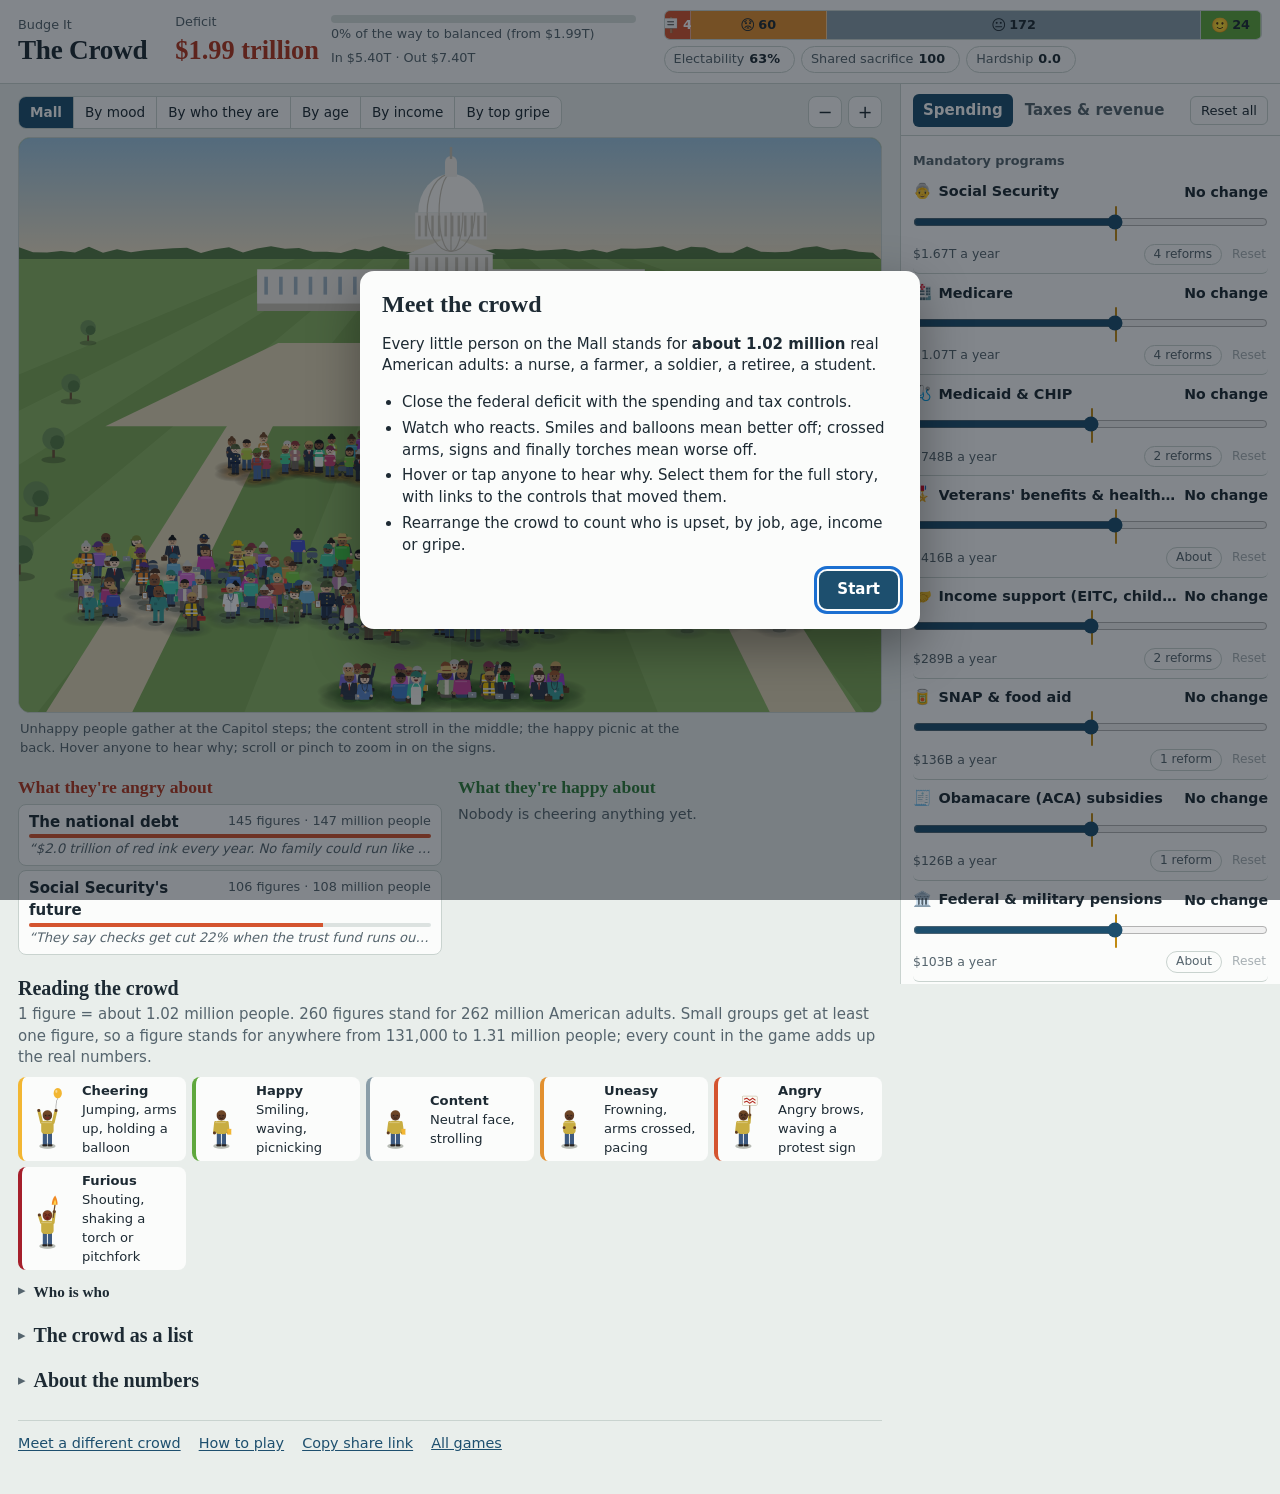
==== games/crowd/index.html @ 7e524de2 "Add The Crowd: 260 simulated Americans react to the budget on the Mall Each figure stands for real p" ====
<!DOCTYPE html>
<html lang="en">
<head>
  <meta charset="utf-8">
  <meta name="viewport" content="width=device-width, initial-scale=1">
  <title>The Crowd - Budge It</title>
  <meta name="description" content="Balance the US federal budget and watch a crowd of Americans react on the National Mall.">
  <meta name="color-scheme" content="light dark">
  <link rel="icon" href="data:image/svg+xml,%3Csvg xmlns='http://www.w3.org/2000/svg' viewBox='0 0 32 32'%3E%3Ccircle cx='16' cy='16' r='15' fill='%231d3b52'/%3E%3Ccircle cx='11' cy='13' r='4' fill='%23f2b632'/%3E%3Ccircle cx='21' cy='13' r='4' fill='%23d4542f'/%3E%3Crect x='7' y='18' width='8' height='9' rx='3' fill='%23f2b632'/%3E%3Crect x='17' y='18' width='8' height='9' rx='3' fill='%23d4542f'/%3E%3C/svg%3E">
  <link rel="stylesheet" href="style.css">
</head>
<body>
  <a class="skip" href="#crowdList">Skip to the crowd as a list</a>
  <div id="errorPanel" class="error-panel" role="alert" hidden></div>

  <div id="app" class="app" hidden>
    <header class="topbar">
      <div class="brand">
        <a class="home" href="../../index.html" aria-label="Budge It: all games">Budge It</a>
        <h1>The Crowd</h1>
      </div>

      <section class="score" aria-label="Budget">
        <div class="deficit">
          <span class="deficit-label" id="deficitLabel">Deficit</span>
          <span class="deficit-num" id="deficitNum" aria-live="polite">$0</span>
        </div>
        <div class="progress" role="progressbar" aria-labelledby="progressLabel" aria-valuemin="0" aria-valuemax="100" id="progress">
          <span class="progress-fill" id="progressFill"></span>
        </div>
        <p class="progress-label" id="progressLabel"></p>
        <p class="inout" id="inOut"></p>
      </section>

      <section class="mood" aria-label="How the crowd feels">
        <div class="moodbar" id="moodBar" role="group" aria-label="Figures per mood. Select a mood to highlight those figures."></div>
        <div class="lenses" id="lenses"></div>
      </section>
    </header>

    <div class="layout">
      <main class="main" id="main">
        <section class="stage" id="stage" aria-label="The crowd on the National Mall">
          <div class="stage-bar">
            <div class="seg" role="radiogroup" aria-label="Arrange the crowd" id="arrange"></div>
            <div class="stage-tools">
              <button type="button" class="tool" id="zoomOut" aria-label="Zoom out">&minus;</button>
              <button type="button" class="tool" id="zoomIn" aria-label="Zoom in">+</button>
              <button type="button" class="tool tool-text" id="clearHi" hidden>Show everyone</button>
            </div>
          </div>
          <div class="canvas-wrap" id="canvasWrap">
            <canvas id="crowd" role="img" aria-describedby="crowdCaption"></canvas>
            <p class="hilite-note" id="hiliteNote" hidden></p>
            <div class="win-banner" id="winBanner" hidden>
              <span>Balanced.</span>
              <button type="button" id="openReport">Read the crowd report</button>
            </div>
          </div>
          <p class="caption" id="crowdCaption"></p>
          <div class="sr-only" aria-live="polite" id="reactLive"></div>
        </section>

        <section class="boards" aria-label="Leaderboards">
          <div class="board">
            <h2>What they're angry about</h2>
            <ol class="board-list" id="grievances"></ol>
          </div>
          <div class="board">
            <h2>What they're happy about</h2>
            <ol class="board-list" id="cheers"></ol>
          </div>
        </section>

        <section class="legend" aria-labelledby="legendTitle">
          <h2 id="legendTitle">Reading the crowd</h2>
          <p id="legendScale"></p>
          <ul class="legend-poses" id="legendPoses"></ul>
        </section>

        <section class="listview" aria-labelledby="listTitle">
          <details id="crowdListWrap">
            <summary><h2 id="listTitle">The crowd as a list</h2></summary>
            <p class="muted">Every figure, grouped the way the crowd is arranged, with what is on their mind. Select anyone for their full story.</p>
            <div id="crowdList" tabindex="-1"></div>
          </details>
        </section>

        <section class="about" aria-labelledby="aboutTitle">
          <details>
            <summary><h2 id="aboutTitle">About the numbers</h2></summary>
            <div id="about"></div>
          </details>
        </section>

        <footer class="pagefoot">
          <button type="button" class="link-btn" id="newCrowd">Meet a different crowd</button>
          <button type="button" class="link-btn" id="showIntro">How to play</button>
          <button type="button" class="link-btn" id="share">Copy share link</button>
          <a href="../../index.html">All games</a>
        </footer>
      </main>

      <aside class="panel" id="panel" aria-label="Budget controls">
        <button type="button" class="sheet-handle" id="sheetHandle" aria-expanded="false" aria-controls="panelBody">
          <span class="sheet-grip" aria-hidden="true"></span>
          <span class="sheet-title">Change the budget</span>
          <span class="sheet-deficit" id="sheetDeficit"></span>
        </button>
        <div class="panel-body" id="panelBody">
          <div class="panel-head">
            <div class="tabs" role="tablist" aria-label="Controls">
              <button type="button" role="tab" id="tabSpend" aria-controls="spendPane" aria-selected="true">Spending</button>
              <button type="button" role="tab" id="tabRev" aria-controls="revPane" aria-selected="false">Taxes &amp; revenue</button>
            </div>
            <button type="button" class="reset-all" id="resetAll">Reset all</button>
          </div>
          <div class="pane" id="spendPane" role="tabpanel" aria-labelledby="tabSpend"></div>
          <div class="pane" id="revPane" role="tabpanel" aria-labelledby="tabRev" hidden></div>
        </div>
      </aside>
    </div>
  </div>

  <div class="card-layer" id="cardLayer" hidden>
    <div class="person-card" id="personCard" role="dialog" aria-modal="false" aria-labelledby="pcName" tabindex="-1"></div>
  </div>

  <dialog class="modal" id="introDialog" aria-labelledby="introTitle">
    <h2 id="introTitle">Meet the crowd</h2>
    <p>Every little person on the Mall stands for <strong id="introScale">a million</strong> real American adults: a nurse, a farmer, a soldier, a retiree, a student.</p>
    <ul>
      <li>Close the federal deficit with the spending and tax controls.</li>
      <li>Watch who reacts. Smiles and balloons mean better off; crossed arms, signs and finally torches mean worse off.</li>
      <li>Hover or tap anyone to hear why. Select them for the full story, with links to the controls that moved them.</li>
      <li>Rearrange the crowd to count who is upset, by job, age, income or gripe.</li>
    </ul>
    <form method="dialog"><button class="primary" value="ok">Start</button></form>
  </dialog>

  <dialog class="modal report" id="reportDialog" aria-labelledby="reportTitle">
    <div id="reportBody"></div>
    <form method="dialog"><button class="primary" value="ok">Back to the Mall</button></form>
  </dialog>

  <div class="toast" id="toast" role="status" hidden></div>

  <script src="../../shared/data.js"></script>
  <script src="../../shared/model.js"></script>
  <script src="people.js"></script>
  <script src="crowd-model.js"></script>
  <script src="crowd.js"></script>
</body>
</html>
---- games/crowd/style.css ----
/* The Crowd. Cool marble-and-lawn civic palette; the canvas crowd is the hero. */
:root {
  --paper: #e9eeeb;
  --card: #fbfcfb;
  --ink: #1d2a33;
  --muted: #55646d;
  --rule: #c9d3cf;
  --accent: #1d4f6e;
  --accent-ink: #ffffff;
  --good: #2f7d3a;
  --bad: #b3361f;
  --tick: #c08a12;
  --m0: #f2b632; --m1: #5fa83d; --m2: #8a9ea9; --m3: #e2902f; --m4: #d4542f; --m5: #a51f2b;
  --focus: #1b6fd1;
  --display: Rockwell, "Rockwell Nova", "Roboto Slab", "Bitter", "Zilla Slab", Georgia, serif;
  --body: "Segoe UI", system-ui, -apple-system, "Helvetica Neue", Arial, sans-serif;
  --hand: "Segoe Print", "Bradley Hand", "Comic Sans MS", cursive;
  --panel-w: 380px;
  color-scheme: light;
}
@media (prefers-color-scheme: dark) {
  :root {
    --paper: #0f1722;
    --card: #172231;
    --ink: #e7ecef;
    --muted: #9fb0ba;
    --rule: #2b3a4c;
    --accent: #7cc0e6;
    --accent-ink: #0d1824;
    --good: #7fd18a;
    --bad: #ff8a72;
    --tick: #f2c14e;
    --m0: #f4bf3f; --m1: #76bd52; --m2: #8ea4b3; --m3: #eba24a; --m4: #ec6a43; --m5: #d8363f;
    --focus: #8fc8ff;
    color-scheme: dark;
  }
}

* { box-sizing: border-box; }
[hidden] { display: none !important; }
html { -webkit-text-size-adjust: 100%; }
body {
  margin: 0;
  background: var(--paper);
  color: var(--ink);
  font: 15px/1.45 var(--body);
  overflow-x: hidden;
}
h1, h2, h3, h4 { font-family: var(--display); font-weight: 700; line-height: 1.15; margin: 0; }
h2 { font-size: 1.25rem; }
h3 { font-size: 1rem; }
a { color: var(--accent); }
button { font: inherit; color: inherit; }
:focus-visible { outline: 3px solid var(--focus); outline-offset: 2px; }
.muted { color: var(--muted); }
.sr-only { position: absolute; width: 1px; height: 1px; overflow: hidden; clip: rect(0 0 0 0); white-space: nowrap; }
.skip { position: absolute; left: -9999px; top: 0; background: var(--card); padding: 8px 12px; z-index: 100; }
.skip:focus { left: 8px; top: 8px; }
[data-tone="good"] { color: var(--good); }
[data-tone="bad"] { color: var(--bad); }

.error-panel { max-width: 640px; margin: 48px auto; padding: 24px; background: var(--card); border: 2px solid var(--bad); border-radius: 10px; }
.error-panel h1 { font-size: 1.5rem; margin-bottom: 8px; }

/* ---------------------------------------------------------------- top bar */

.topbar {
  display: grid;
  grid-template-columns: auto minmax(220px, 1fr) minmax(280px, 1.3fr);
  gap: 10px 28px;
  align-items: center;
  padding: 10px 18px;
  background: var(--card);
  border-bottom: 1px solid var(--rule);
}
.brand { display: flex; flex-direction: column; }
.home { font-size: 0.8rem; color: var(--muted); text-decoration: none; }
.home:hover { color: var(--accent); }
.brand h1 { font-size: 1.7rem; letter-spacing: -0.01em; }

.score { display: grid; grid-template-columns: auto 1fr; gap: 2px 12px; align-items: baseline; }
.deficit { display: flex; flex-direction: column; grid-row: span 3; }
.deficit-label { font-size: 0.8rem; color: var(--muted); }
.deficit-num { font-family: var(--display); font-size: 1.65rem; font-weight: 700; white-space: nowrap; font-variant-numeric: tabular-nums; }
.progress { height: 8px; border-radius: 4px; background: color-mix(in srgb, var(--rule) 70%, transparent); overflow: hidden; align-self: end; }
.progress-fill { display: block; height: 100%; width: 0; background: var(--good); transition: width 0.3s; }
.progress-label, .inout { margin: 0; font-size: 0.8rem; color: var(--muted); }

.mood { display: flex; flex-direction: column; gap: 6px; min-width: 0; }
.moodbar { display: flex; height: 30px; border-radius: 6px; overflow: hidden; border: 1px solid var(--rule); }
.mseg {
  flex: 1 1 0; min-width: 26px; border: 0; padding: 0 4px; cursor: pointer;
  display: flex; align-items: center; justify-content: center; gap: 3px;
  font-size: 0.8rem; font-weight: 700; color: #1d2a33; transition: flex-grow 0.35s;
  border-right: 1px solid rgba(255, 255, 255, 0.5);
}
.mseg[data-level="0"] { background: var(--m0); }
.mseg[data-level="1"] { background: var(--m1); }
.mseg[data-level="2"] { background: var(--m2); }
.mseg[data-level="3"] { background: var(--m3); }
.mseg[data-level="4"] { background: var(--m4); color: #fff; }
.mseg[data-level="5"] { background: var(--m5); color: #fff; }
.mseg[aria-pressed="true"] { box-shadow: inset 0 0 0 3px var(--ink); }
.mglyph { font-size: 0.9rem; }
.lenses { display: flex; gap: 6px; flex-wrap: wrap; }
.lens {
  position: relative; display: inline-flex; align-items: baseline; gap: 5px;
  padding: 3px 9px; border: 1px solid var(--rule); border-radius: 999px; background: transparent; cursor: help;
  font-size: 0.8rem;
}
.lens-name { color: var(--muted); }
.lens-val { font-weight: 700; font-variant-numeric: tabular-nums; }
.lens-was { color: var(--muted); font-size: 0.72rem; }
.lens-tip {
  display: none; position: absolute; z-index: 30; top: calc(100% + 6px); right: 0; width: 240px;
  padding: 8px 10px; background: var(--ink); color: var(--paper); border-radius: 6px; font-size: 0.8rem; line-height: 1.35; text-align: left;
}
.lens:hover .lens-tip, .lens:focus-visible .lens-tip, .lens[aria-expanded="true"] .lens-tip { display: block; }

/* ---------------------------------------------------------------- layout */

.layout { display: grid; grid-template-columns: minmax(0, 1fr) var(--panel-w); align-items: start; }
.main { min-width: 0; padding: 12px 18px 40px; }

.stage { position: relative; }
.stage-bar { display: flex; flex-wrap: wrap; gap: 8px; justify-content: space-between; align-items: center; margin-bottom: 8px; }
.seg { display: inline-flex; flex-wrap: wrap; border: 1px solid var(--rule); border-radius: 8px; overflow: hidden; background: var(--card); }
.seg button {
  border: 0; background: transparent; padding: 6px 11px; cursor: pointer; font-size: 0.85rem;
  border-right: 1px solid var(--rule);
}
.seg button:last-child { border-right: 0; }
.seg button[aria-checked="true"] { background: var(--accent); color: var(--accent-ink); font-weight: 600; }
.stage-tools { display: flex; gap: 6px; }
.tool {
  min-width: 34px; height: 32px; border: 1px solid var(--rule); border-radius: 8px; background: var(--card);
  cursor: pointer; font-size: 1.1rem; line-height: 1;
}
.tool-text { font-size: 0.85rem; padding: 0 10px; }
.canvas-wrap {
  position: relative; height: clamp(340px, 64vh, 700px); border-radius: 12px; overflow: hidden;
  border: 1px solid var(--rule); background: #8cb563;
}
@media (prefers-color-scheme: dark) { .canvas-wrap { background: #2a4630; } }
canvas#crowd { display: block; width: 100%; height: 100%; touch-action: pan-y; }
.hilite-note {
  position: absolute; left: 10px; bottom: 10px; margin: 0; padding: 4px 10px; border-radius: 6px;
  background: var(--ink); color: var(--paper); font-size: 0.8rem; pointer-events: none; max-width: calc(100% - 20px);
}
.win-banner {
  position: absolute; right: 10px; top: 10px; display: flex; align-items: center; gap: 10px;
  padding: 6px 8px 6px 14px; border-radius: 999px; background: var(--card); border: 2px solid var(--m0);
  font-family: var(--display); font-weight: 700;
}
.win-banner button { border: 0; border-radius: 999px; padding: 4px 12px; background: var(--accent); color: var(--accent-ink); cursor: pointer; font-family: var(--body); font-weight: 600; font-size: 0.85rem; }
.caption { margin: 6px 2px 0; font-size: 0.82rem; color: var(--muted); max-width: 80ch; }

/* ---------------------------------------------------------------- leaderboards */

.boards { display: grid; grid-template-columns: 1fr 1fr; gap: 16px; margin-top: 20px; }
.board h2 { font-size: 1.1rem; margin-bottom: 6px; }
.board:first-child h2 { color: var(--bad); }
.board:last-child h2 { color: var(--good); }
.board-list { list-style: none; margin: 0; padding: 0; display: grid; gap: 4px; }
.board-list .empty { color: var(--muted); font-size: 0.9rem; }
.brow {
  width: 100%; text-align: left; display: grid; grid-template-columns: 1fr auto; gap: 1px 10px;
  padding: 7px 10px; border: 1px solid var(--rule); border-radius: 8px; background: var(--card); cursor: pointer;
}
.brow:hover { border-color: var(--accent); }
.brow[aria-pressed="true"] { border-color: var(--ink); box-shadow: inset 0 0 0 1px var(--ink); }
.btopic { font-weight: 600; }
.bcount { font-size: 0.8rem; color: var(--muted); font-variant-numeric: tabular-nums; }
.bbar { grid-column: 1 / -1; height: 4px; background: color-mix(in srgb, var(--rule) 60%, transparent); border-radius: 2px; overflow: hidden; }
.bbar span { display: block; height: 100%; }
.board:first-child .bbar span { background: var(--m4); }
.board:last-child .bbar span { background: var(--m1); }
.bquote { grid-column: 1 / -1; font-size: 0.82rem; color: var(--muted); font-style: italic; overflow: hidden; text-overflow: ellipsis; white-space: nowrap; }

/* ---------------------------------------------------------------- legend, list, about */

.legend, .listview, .about { margin-top: 22px; }
.legend > p { margin: 4px 0 8px; color: var(--muted); }
.legend h3 { margin: 12px 0 6px; font-size: 0.95rem; }
.legend-poses, .legend-who { list-style: none; margin: 0; padding: 0; display: grid; gap: 6px; }
.legend-poses { grid-template-columns: repeat(auto-fill, minmax(150px, 1fr)); }
.legend-who { grid-template-columns: repeat(auto-fill, minmax(96px, 1fr)); }
.legend-poses li, .legend-who li { display: flex; align-items: center; gap: 8px; font-size: 0.82rem; padding: 4px 8px; background: var(--card); border-radius: 8px; border-left: 4px solid var(--m2); }
.legend-who li { flex-direction: column; text-align: center; border-left: 0; gap: 0; padding: 6px 4px; }
.legend-poses li[data-level="0"] { border-color: var(--m0); }
.legend-poses li[data-level="1"] { border-color: var(--m1); }
.legend-poses li[data-level="3"] { border-color: var(--m3); }
.legend-poses li[data-level="4"] { border-color: var(--m4); }
.legend-poses li[data-level="5"] { border-color: var(--m5); }
.legend-fig { width: 44px; height: 68px; flex: none; }
.legend-who .legend-fig { width: 48px; height: 68px; }
.who-wrap { margin-top: 10px; }
.who-wrap summary h3 { display: inline; margin: 0; }
.who-wrap .legend-who { margin-top: 6px; }

details > summary { cursor: pointer; list-style: none; display: flex; align-items: center; gap: 8px; }
details > summary::-webkit-details-marker { display: none; }
details > summary::before { content: "▸"; color: var(--muted); transition: transform 0.15s; }
details[open] > summary::before { transform: rotate(90deg); }
details > summary h2 { display: inline; }
.lgroup { margin-top: 14px; }
.lgroup h3 { font-size: 0.95rem; }
.lgroup p { margin: 2px 0 4px; font-size: 0.85rem; }
.lgroup ul { list-style: none; margin: 4px 0 0; padding: 0; display: grid; gap: 2px; }
.lperson {
  width: 100%; text-align: left; display: grid; grid-template-columns: 7.5em 1fr; gap: 0 10px;
  padding: 5px 8px; background: var(--card); border: 1px solid transparent; border-radius: 6px; cursor: pointer; font-size: 0.85rem;
}
.lperson:hover { border-color: var(--rule); }
.lmood { grid-row: span 2; font-weight: 600; }
.lwhy { color: var(--muted); }
.lmood[data-level="4"], .lmood[data-level="5"] { color: var(--bad); }
.lmood[data-level="0"], .lmood[data-level="1"] { color: var(--good); }
.about ul { padding-left: 20px; margin: 6px 0; }
.about li { margin: 3px 0; font-size: 0.9rem; }
.about h3 { margin-top: 12px; }
.pagefoot { margin-top: 28px; display: flex; flex-wrap: wrap; gap: 8px 18px; padding-top: 12px; border-top: 1px solid var(--rule); font-size: 0.9rem; }
.link-btn { background: none; border: 0; padding: 0; color: var(--accent); cursor: pointer; text-decoration: underline; text-underline-offset: 2px; }

/* ---------------------------------------------------------------- controls panel */

.panel {
  position: sticky; top: 0; height: 100vh; overflow: hidden;
  background: var(--card); border-left: 1px solid var(--rule); display: flex; flex-direction: column;
}
.sheet-handle { display: none; }
.panel-body { display: flex; flex-direction: column; min-height: 0; flex: 1; }
.panel-head { display: flex; align-items: center; justify-content: space-between; gap: 8px; padding: 10px 12px 8px; border-bottom: 1px solid var(--rule); }
.tabs { display: flex; gap: 2px; }
.tabs [role="tab"] { border: 0; background: transparent; padding: 6px 10px; border-radius: 6px; cursor: pointer; font-weight: 600; color: var(--muted); }
.tabs [aria-selected="true"] { background: var(--accent); color: var(--accent-ink); }
.reset-all { border: 1px solid var(--rule); background: transparent; border-radius: 6px; padding: 4px 10px; cursor: pointer; font-size: 0.82rem; }
.pane { overflow-y: auto; padding: 4px 12px 24px; flex: 1; overscroll-behavior: contain; }
.pane-group { font-size: 0.8rem; color: var(--muted); font-family: var(--body); font-weight: 600; margin: 14px 0 4px; }

.ctl { padding: 8px 0 8px; border-bottom: 1px solid var(--rule); scroll-margin: 80px; border-radius: 6px; }
.ctl.is-changed { box-shadow: inset 3px 0 0 var(--accent); padding-left: 8px; }
.row { display: flex; align-items: center; gap: 6px; min-width: 0; }
.row.head .name { flex: 1; min-width: 0; font-weight: 600; font-size: 0.9rem; overflow: hidden; text-overflow: ellipsis; white-space: nowrap; }
.icon { width: 1.3em; text-align: center; flex: none; }
.val { font-weight: 700; font-variant-numeric: tabular-nums; font-size: 0.88rem; white-space: nowrap; }
.foot { font-size: 0.78rem; color: var(--muted); flex-wrap: wrap; }
.row.foot { gap: 4px 8px; margin-top: 2px; }
.money { font-variant-numeric: tabular-nums; }
.eff { font-weight: 700; font-variant-numeric: tabular-nums; }
.more-btn {
  margin-left: auto; border: 1px solid var(--rule); background: transparent; border-radius: 999px;
  padding: 1px 9px; font-size: 0.76rem; cursor: pointer; display: inline-flex; gap: 5px; align-items: center;
}
.more-btn[aria-expanded="true"] { background: var(--paper); }
.badge { background: var(--accent); color: var(--accent-ink); border-radius: 999px; padding: 0 6px; font-size: 0.7rem; font-weight: 700; }
.mini-reset { border: 0; background: none; color: var(--accent); cursor: pointer; padding: 1px 2px; font-size: 0.76rem; text-decoration: underline; }
.mini-reset:disabled { color: var(--muted); opacity: 0.5; cursor: default; text-decoration: none; }
.more { margin-top: 6px; padding: 8px 10px; background: var(--paper); border-radius: 8px; font-size: 0.85rem; }
.more p { margin: 0 0 6px; }
.blurb { color: var(--ink); }
.story { font-style: italic; border-left: 3px solid var(--tick); padding-left: 8px; }
.story-off { color: var(--muted); }
.facts { margin: 0 0 6px; padding-left: 18px; color: var(--muted); }
.source { font-size: 0.75rem; color: var(--muted); }
.locked-note { color: var(--muted); }
.levers { display: grid; gap: 4px; margin-top: 4px; }
.lever { padding: 6px 8px; background: var(--card); border-radius: 6px; border: 1px solid var(--rule); scroll-margin: 80px; }
.lever.is-changed { border-color: var(--accent); }
.lever .name { flex: 1; min-width: 0; font-size: 0.84rem; }
.lever .info { margin-top: 6px; font-size: 0.82rem; }
.info-btn {
  flex: none; width: 20px; height: 20px; border-radius: 50%; border: 1px solid var(--rule); background: transparent;
  font: italic 700 0.72rem/1 Georgia, serif; cursor: pointer; padding: 0;
}
.info-btn[aria-expanded="true"] { background: var(--accent); color: var(--accent-ink); border-color: var(--accent); }
.law { white-space: nowrap; }
.yield { font-weight: 600; }

.range-wrap { position: relative; padding: 2px 0; }
input[type="range"] { width: 100%; margin: 6px 0 2px; accent-color: var(--accent); height: 22px; position: relative; z-index: 1; background: transparent; }
.law-tick {
  position: absolute; top: 3px; bottom: 1px; width: 2px; background: var(--tick); border-radius: 1px; pointer-events: none;
  left: calc(8px + (100% - 16px) * var(--p));
}
.switch { display: flex; align-items: center; gap: 8px; cursor: pointer; flex: 1; min-width: 0; }
.switch-input { position: absolute; opacity: 0; width: 1px; height: 1px; }
.switch-track { flex: none; width: 34px; height: 20px; border-radius: 10px; background: var(--rule); position: relative; transition: background 0.15s; }
.switch-track::after { content: ""; position: absolute; top: 2px; left: 2px; width: 16px; height: 16px; border-radius: 50%; background: #fff; transition: transform 0.15s; box-shadow: 0 1px 2px rgba(0,0,0,0.3); }
.switch-input:checked + .switch-track { background: var(--accent); }
.switch-input:checked + .switch-track::after { transform: translateX(14px); }
.switch-input:focus-visible + .switch-track { outline: 3px solid var(--focus); outline-offset: 2px; }

.flash { animation: flash 2s ease-out; }
@keyframes flash {
  0%, 30% { background: color-mix(in srgb, var(--m0) 45%, transparent); box-shadow: 0 0 0 3px var(--m0); }
  100% { background: transparent; box-shadow: 0 0 0 0 transparent; }
}

/* ---------------------------------------------------------------- person card */

.card-layer { position: fixed; inset: 0; z-index: 50; display: flex; align-items: center; justify-content: center; padding: 16px; background: rgba(10, 18, 28, 0.35); }
.card-layer[hidden] { display: none; }
.person-card {
  position: relative; width: min(460px, 100%); max-height: min(86vh, 760px); overflow-y: auto;
  background: var(--card); border-radius: 14px; padding: 16px 18px 18px; box-shadow: 0 18px 50px rgba(0, 0, 0, 0.35);
}
.pc-close { position: absolute; right: 8px; top: 6px; border: 0; background: none; font-size: 1.6rem; line-height: 1; cursor: pointer; color: var(--muted); padding: 4px 8px; }
.pc-head { display: flex; gap: 12px; align-items: flex-end; }
.pc-figure { width: 72px; height: 96px; flex: none; background: color-mix(in srgb, var(--m1) 18%, var(--paper)); border-radius: 10px; }
.pc-head h2 { font-size: 1.35rem; padding-right: 26px; }
.pc-label { margin: 2px 0; font-weight: 600; }
.pc-meta { margin: 0; color: var(--muted); font-size: 0.85rem; }
.pc-mood { display: grid; grid-template-columns: auto 1fr; gap: 2px 12px; align-items: center; margin: 12px 0 6px; padding: 8px 10px; border-radius: 8px; background: var(--paper); border-left: 5px solid var(--m2); }
.pc-mood[data-level="0"] { border-color: var(--m0); }
.pc-mood[data-level="1"] { border-color: var(--m1); }
.pc-mood[data-level="3"] { border-color: var(--m3); }
.pc-mood[data-level="4"] { border-color: var(--m4); }
.pc-mood[data-level="5"] { border-color: var(--m5); }
.pc-level { font-family: var(--display); font-weight: 700; font-size: 1.05rem; }
.pc-meter { position: relative; height: 8px; border-radius: 4px; background: linear-gradient(90deg, var(--m5), var(--m4), var(--m3), var(--m2), var(--m1), var(--m0)); }
.pc-meter-dot { position: absolute; top: -4px; width: 4px; height: 16px; margin-left: -2px; background: var(--ink); border-radius: 2px; }
.pc-delta { grid-column: 1 / -1; font-size: 0.8rem; color: var(--muted); }
.pc-status { list-style: none; padding: 0; margin: 6px 0; display: flex; gap: 6px; flex-wrap: wrap; }
.pc-status li { background: var(--bad); color: #fff; padding: 2px 10px; border-radius: 999px; font-size: 0.8rem; font-weight: 600; }
.pc-about { margin: 8px 0 12px; }
.person-card h3 { font-size: 0.95rem; margin: 6px 0; }
.pc-reasons { list-style: none; padding: 0; margin: 0; display: grid; gap: 8px; }
.pc-reason { display: flex; gap: 8px; color: var(--ink); }
.pc-kind { flex: none; width: 26px; height: 26px; display: grid; place-items: center; border-radius: 50%; background: var(--paper); }
.pc-rtext { flex: 1; min-width: 0; }
.pc-rtext p { margin: 0 0 3px; }
.pc-bar { display: flex; align-items: center; gap: 8px; }
.pc-bar-track { position: relative; flex: 1; height: 8px; border-radius: 4px; background: var(--paper); }
.pc-bar-track::before { content: ""; position: absolute; left: 50%; top: -2px; bottom: -2px; width: 1px; background: var(--muted); }
.pc-bar-fill { position: absolute; top: 0; bottom: 0; border-radius: 4px; }
.pc-reason[data-tone="bad"] .pc-bar-fill { background: var(--m4); }
.pc-reason[data-tone="good"] .pc-bar-fill { background: var(--m1); }
.pc-imp { font-size: 0.78rem; font-weight: 700; white-space: nowrap; font-variant-numeric: tabular-nums; }
.pc-reason[data-tone="bad"] .pc-imp { color: var(--bad); }
.pc-reason[data-tone="good"] .pc-imp { color: var(--good); }
.pc-go { font-size: 0.82rem; }
.pc-nogo { font-size: 0.78rem; color: var(--muted); }

/* ---------------------------------------------------------------- dialogs, toast */

.modal { width: min(560px, calc(100vw - 32px)); max-height: 88vh; border: 0; border-radius: 14px; padding: 20px 22px; background: var(--card); color: var(--ink); box-shadow: 0 18px 50px rgba(0, 0, 0, 0.35); }
.modal::backdrop { background: rgba(10, 18, 28, 0.5); }
.modal h2 { font-size: 1.5rem; margin-bottom: 8px; }
.modal ul { padding-left: 20px; }
.modal li { margin: 4px 0; }
.modal form { margin-top: 14px; text-align: right; }
.primary { border: 0; border-radius: 8px; padding: 8px 18px; background: var(--accent); color: var(--accent-ink); font-weight: 600; cursor: pointer; }
.report { width: min(720px, calc(100vw - 32px)); }
.report-cols { display: grid; grid-template-columns: 1fr 1fr; gap: 14px; margin: 12px 0; }
.report-side { padding: 10px 12px; border-radius: 10px; background: var(--paper); border-top: 4px solid var(--m1); color: var(--ink); }
.report-side[data-tone="bad"] { border-color: var(--m5); }
.report-side h3 { font-size: 1.05rem; }
.report-side h4 { font-size: 0.85rem; margin-top: 8px; font-family: var(--body); }
.report-side p { margin: 4px 0; font-size: 0.9rem; }
.report-side ol { margin: 4px 0; padding-left: 20px; font-size: 0.88rem; }
.report-side .quote { display: block; color: var(--muted); font-style: italic; }
.report-lenses { list-style: none; padding: 0 !important; font-size: 0.9rem; }
.toast { position: fixed; left: 50%; bottom: 24px; transform: translateX(-50%); z-index: 60; background: var(--ink); color: var(--paper); padding: 8px 16px; border-radius: 8px; font-size: 0.9rem; }

/* ---------------------------------------------------------------- tablets */

@media (max-width: 1180px) {
  .topbar { grid-template-columns: auto 1fr; }
  .mood { grid-column: 1 / -1; }
  :root { --panel-w: 340px; }
}

/* ---------------------------------------------------------------- phones: bottom sheet */

@media (max-width: 899px) {
  body { padding-bottom: 64px; }
  .topbar { grid-template-columns: 1fr; gap: 6px; padding: 8px 12px; }
  .brand { flex-direction: row; align-items: baseline; gap: 10px; }
  .brand h1 { font-size: 1.35rem; }
  .deficit-num { font-size: 1.35rem; }
  .layout { display: block; }
  .main { padding: 8px 10px 30px; }
  .canvas-wrap { height: clamp(300px, 62vh, 560px); }
  body.sheet-open .stage { position: sticky; top: 0; z-index: 10; background: var(--paper); padding-top: 4px; }
  body.sheet-open .canvas-wrap { height: calc(50vh - 110px); min-height: 190px; }
  body.sheet-open .caption, body.sheet-open .stage-bar .seg { display: none; }
  .seg button { padding: 5px 8px; font-size: 0.8rem; }
  .boards { grid-template-columns: 1fr; }
  .report-cols { grid-template-columns: 1fr; }
  .panel {
    position: fixed; left: 0; right: 0; bottom: 0; top: auto; height: auto; z-index: 40;
    border-left: 0; border-top: 1px solid var(--rule); border-radius: 14px 14px 0 0;
    box-shadow: 0 -8px 24px rgba(0, 0, 0, 0.18);
  }
  .sheet-handle {
    display: grid; grid-template-columns: 1fr auto; align-items: center; gap: 2px 10px; width: 100%;
    border: 0; background: transparent; padding: 6px 16px 10px; cursor: pointer; text-align: left;
  }
  .sheet-grip { grid-column: 1 / -1; justify-self: center; width: 40px; height: 4px; border-radius: 2px; background: var(--rule); margin-bottom: 4px; }
  .sheet-title { font-family: var(--display); font-weight: 700; font-size: 1.05rem; }
  .sheet-deficit { font-size: 0.85rem; color: var(--muted); font-variant-numeric: tabular-nums; }
  .panel-body { display: none; height: 50vh; flex: none; }
  body.sheet-open .panel-body { display: flex; }
  .card-layer { align-items: flex-end; padding: 0; }
  .person-card { width: 100%; max-height: 82vh; border-radius: 14px 14px 0 0; }
  .lens-tip { right: auto; left: 0; }
  .lens { padding: 2px 7px; font-size: 0.74rem; }
  .lens-was { display: none; }
  .lens:nth-child(3) .lens-tip { left: auto; right: 0; }
}

@media (max-width: 420px) {
  .seg button { padding: 5px 6px; font-size: 0.76rem; }
  .lperson { grid-template-columns: 1fr; }
  .lmood { grid-row: auto; }
  .win-banner { left: 8px; right: 8px; justify-content: space-between; }
}

@media (prefers-reduced-motion: reduce) {
  *, *::before, *::after { transition: none !important; animation: none !important; }
  .flash { outline: 3px solid var(--m0); }
}
.person-card:focus { outline: none; }
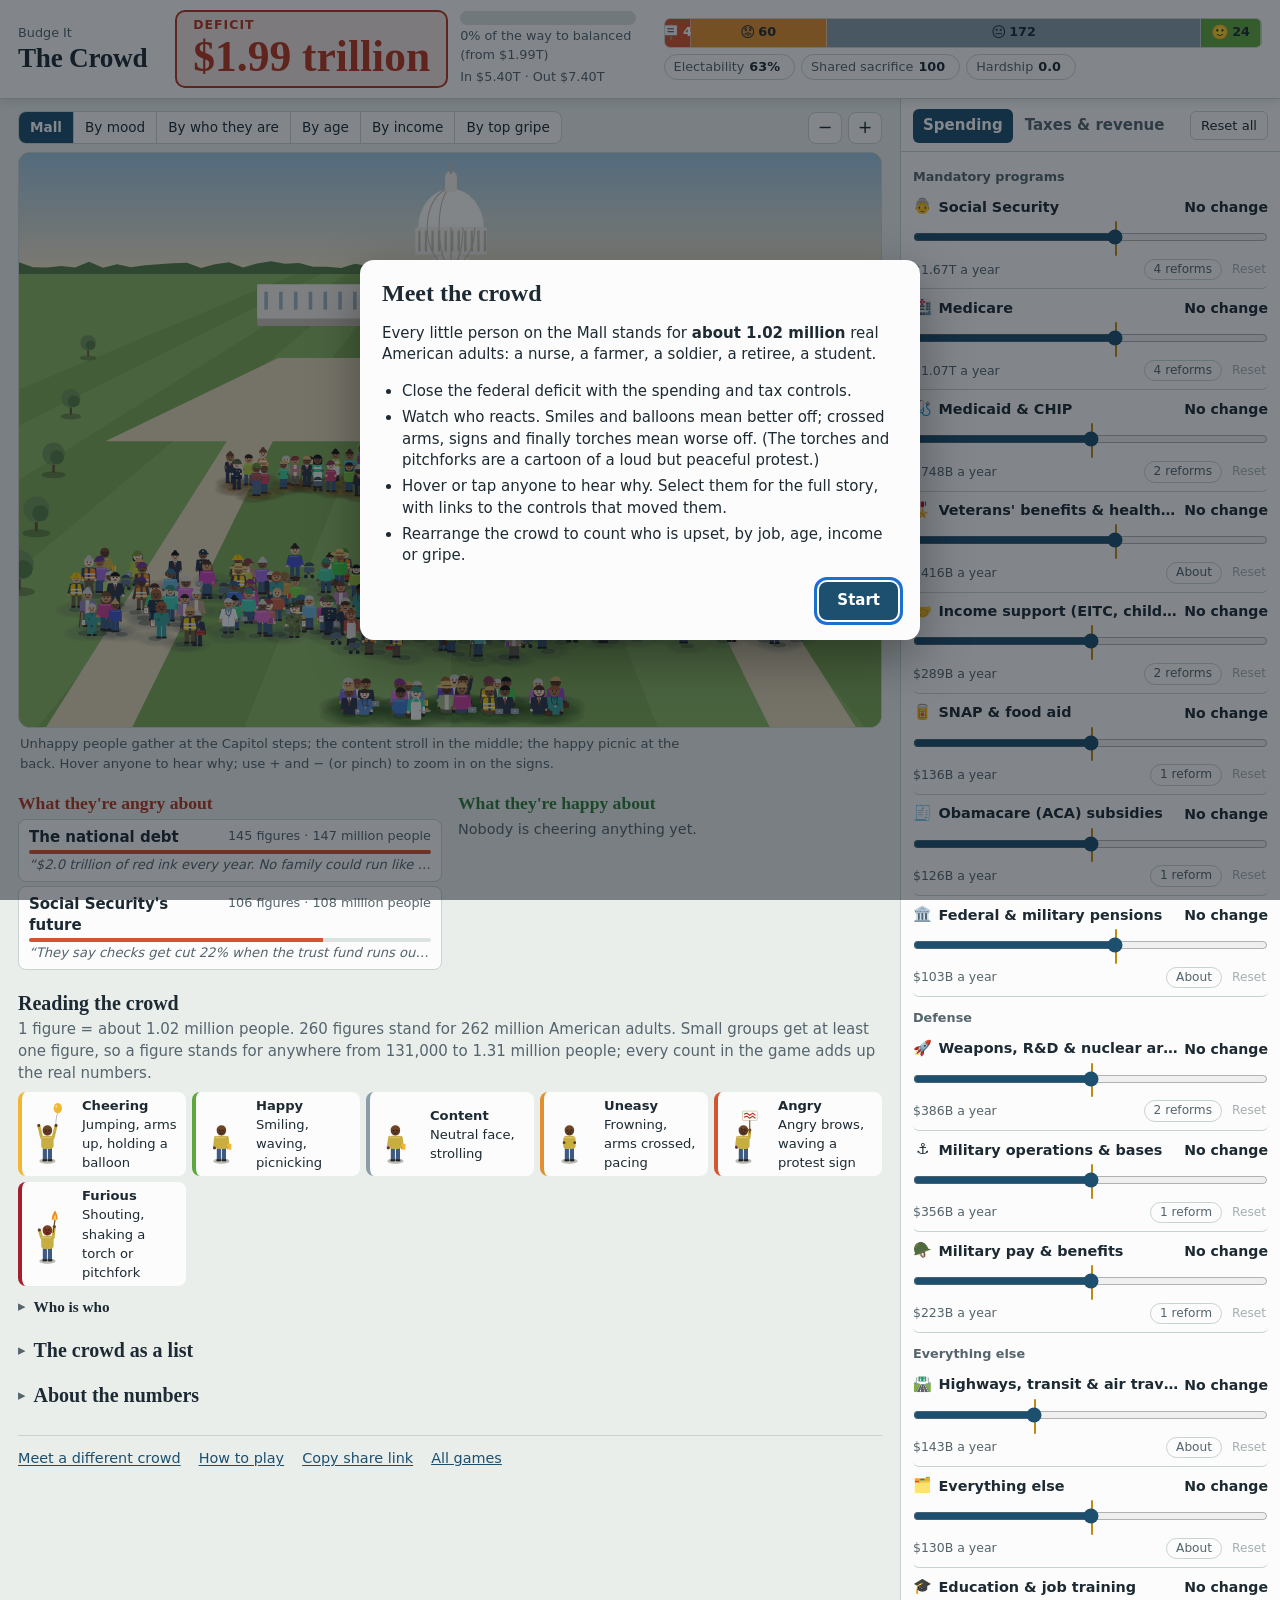
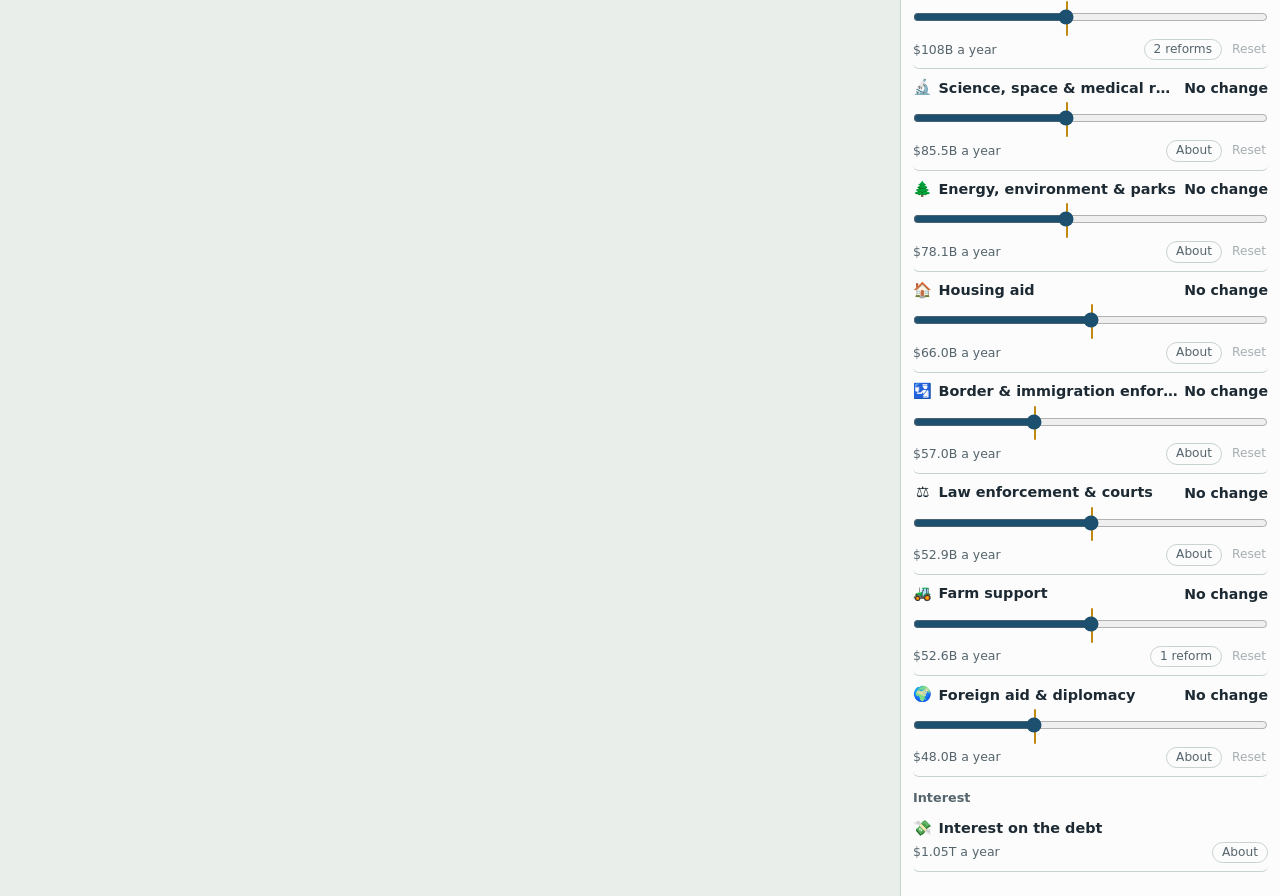
==== commit f69b7e29: "Apply pre-publication content audit: names, grammar, template slips, facts, sources Co-Authored-By: " ====
--- a/games/crowd/index.html
+++ b/games/crowd/index.html
@@ -131,7 +131,7 @@
     <p>Every little person on the Mall stands for <strong id="introScale">a million</strong> real American adults: a nurse, a farmer, a soldier, a retiree, a student.</p>
     <ul>
       <li>Close the federal deficit with the spending and tax controls.</li>
-      <li>Watch who reacts. Smiles and balloons mean better off; crossed arms, signs and finally torches mean worse off.</li>
+      <li>Watch who reacts. Smiles and balloons mean better off; crossed arms, signs and finally torches mean worse off. (The torches and pitchforks are a cartoon of a loud but peaceful protest.)</li>
       <li>Hover or tap anyone to hear why. Select them for the full story, with links to the controls that moved them.</li>
       <li>Rearrange the crowd to count who is upset, by job, age, income or gripe.</li>
     </ul>
--- a/games/crowd/style.css
+++ b/games/crowd/style.css
@@ -38,7 +38,7 @@
 
 * { box-sizing: border-box; }
 [hidden] { display: none !important; }
-html { -webkit-text-size-adjust: 100%; }
+html { -webkit-text-size-adjust: 100%; scroll-padding-top: calc(var(--topbar-h, 0px) + 56px); }
 body {
   margin: 0;
   background: var(--paper);
@@ -72,6 +72,9 @@
   padding: 10px 18px;
   background: var(--card);
   border-bottom: 1px solid var(--rule);
+  /* always on screen: the deficit is the point of the game */
+  position: sticky; top: 0; z-index: 45;
+  box-shadow: 0 2px 10px rgba(0, 0, 0, 0.12);
 }
 .brand { display: flex; flex-direction: column; }
 .home { font-size: 0.8rem; color: var(--muted); text-decoration: none; }
@@ -79,10 +82,17 @@
 .brand h1 { font-size: 1.7rem; letter-spacing: -0.01em; }
 
 .score { display: grid; grid-template-columns: auto 1fr; gap: 2px 12px; align-items: baseline; }
-.deficit { display: flex; flex-direction: column; grid-row: span 3; }
-.deficit-label { font-size: 0.8rem; color: var(--muted); }
-.deficit-num { font-family: var(--display); font-size: 1.65rem; font-weight: 700; white-space: nowrap; font-variant-numeric: tabular-nums; }
-.progress { height: 8px; border-radius: 4px; background: color-mix(in srgb, var(--rule) 70%, transparent); overflow: hidden; align-self: end; }
+.deficit {
+  display: flex; flex-direction: column; grid-row: span 3; align-self: center;
+  padding: 4px 16px 6px; border-radius: 10px; border: 2px solid var(--bad);
+  background: color-mix(in srgb, var(--bad) 12%, var(--card));
+  transition: background 0.3s, border-color 0.3s;
+}
+.deficit[data-state="good"] { border-color: var(--good); background: color-mix(in srgb, var(--good) 14%, var(--card)); }
+.deficit-label { font-size: 0.78rem; font-weight: 700; letter-spacing: 0.08em; text-transform: uppercase; color: var(--bad); }
+.deficit[data-state="good"] .deficit-label { color: var(--good); }
+.deficit-num { font-family: var(--display); font-size: clamp(2rem, 3.4vw, 2.9rem); line-height: 1.05; font-weight: 700; white-space: nowrap; font-variant-numeric: tabular-nums; }
+.progress { height: 14px; border-radius: 7px; background: color-mix(in srgb, var(--rule) 70%, transparent); overflow: hidden; align-self: end; }
 .progress-fill { display: block; height: 100%; width: 0; background: var(--good); transition: width 0.3s; }
 .progress-label, .inout { margin: 0; font-size: 0.8rem; color: var(--muted); }
 
@@ -224,18 +234,24 @@
 
 /* ---------------------------------------------------------------- controls panel */
 
+/* Desktop: the controls are an ordinary column that scrolls with the page (one
+   scrollbar). Only the tab row sticks, under the top bar. Phones override this with
+   a bottom sheet that scrolls internally. */
 .panel {
-  position: sticky; top: 0; height: 100vh; overflow: hidden;
+  align-self: stretch;
   background: var(--card); border-left: 1px solid var(--rule); display: flex; flex-direction: column;
 }
 .sheet-handle { display: none; }
 .panel-body { display: flex; flex-direction: column; min-height: 0; flex: 1; }
-.panel-head { display: flex; align-items: center; justify-content: space-between; gap: 8px; padding: 10px 12px 8px; border-bottom: 1px solid var(--rule); }
+.panel-head {
+  display: flex; align-items: center; justify-content: space-between; gap: 8px; padding: 10px 12px 8px; border-bottom: 1px solid var(--rule);
+  position: sticky; top: var(--topbar-h, 0px); z-index: 5; background: var(--card);
+}
 .tabs { display: flex; gap: 2px; }
 .tabs [role="tab"] { border: 0; background: transparent; padding: 6px 10px; border-radius: 6px; cursor: pointer; font-weight: 600; color: var(--muted); }
 .tabs [aria-selected="true"] { background: var(--accent); color: var(--accent-ink); }
 .reset-all { border: 1px solid var(--rule); background: transparent; border-radius: 6px; padding: 4px 10px; cursor: pointer; font-size: 0.82rem; }
-.pane { overflow-y: auto; padding: 4px 12px 24px; flex: 1; overscroll-behavior: contain; }
+.pane { position: relative; padding: 4px 12px 24px; }
 .pane-group { font-size: 0.8rem; color: var(--muted); font-family: var(--body); font-weight: 600; margin: 14px 0 4px; }
 
 .ctl { padding: 8px 0 8px; border-bottom: 1px solid var(--rule); scroll-margin: 80px; border-radius: 6px; }
@@ -283,7 +299,7 @@
   position: absolute; top: 3px; bottom: 1px; width: 2px; background: var(--tick); border-radius: 1px; pointer-events: none;
   left: calc(8px + (100% - 16px) * var(--p));
 }
-.switch { display: flex; align-items: center; gap: 8px; cursor: pointer; flex: 1; min-width: 0; }
+.switch { position: relative; display: flex; align-items: center; gap: 8px; cursor: pointer; flex: 1; min-width: 0; }
 .switch-input { position: absolute; opacity: 0; width: 1px; height: 1px; }
 .switch-track { flex: none; width: 34px; height: 20px; border-radius: 10px; background: var(--rule); position: relative; transition: background 0.15s; }
 .switch-track::after { content: ""; position: absolute; top: 2px; left: 2px; width: 16px; height: 16px; border-radius: 50%; background: #fff; transition: transform 0.15s; box-shadow: 0 1px 2px rgba(0,0,0,0.3); }
@@ -378,7 +394,10 @@
   .topbar { grid-template-columns: 1fr; gap: 6px; padding: 8px 12px; }
   .brand { flex-direction: row; align-items: baseline; gap: 10px; }
   .brand h1 { font-size: 1.35rem; }
-  .deficit-num { font-size: 1.35rem; }
+  .deficit-num { font-size: 1.9rem; }
+  .deficit { padding: 2px 12px 4px; }
+  /* phones: the header scrolls away, so the always-visible sheet handle carries the deficit */
+  .topbar { position: static; box-shadow: none; }
   .layout { display: block; }
   .main { padding: 8px 10px 30px; }
   .canvas-wrap { height: clamp(300px, 62vh, 560px); }
@@ -389,7 +408,7 @@
   .boards { grid-template-columns: 1fr; }
   .report-cols { grid-template-columns: 1fr; }
   .panel {
-    position: fixed; left: 0; right: 0; bottom: 0; top: auto; height: auto; z-index: 40;
+    position: fixed; left: 0; right: 0; bottom: 0; top: auto; height: auto; z-index: 46;
     border-left: 0; border-top: 1px solid var(--rule); border-radius: 14px 14px 0 0;
     box-shadow: 0 -8px 24px rgba(0, 0, 0, 0.18);
   }
@@ -399,7 +418,11 @@
   }
   .sheet-grip { grid-column: 1 / -1; justify-self: center; width: 40px; height: 4px; border-radius: 2px; background: var(--rule); margin-bottom: 4px; }
   .sheet-title { font-family: var(--display); font-weight: 700; font-size: 1.05rem; }
-  .sheet-deficit { font-size: 0.85rem; color: var(--muted); font-variant-numeric: tabular-nums; }
+  .sheet-deficit { font-family: var(--display); font-size: 1.25rem; font-weight: 700; font-variant-numeric: tabular-nums; }
+  /* clip, not hidden: a hidden box can still be scrolled by focus()/scrollIntoView() */
+  .panel { overflow: hidden; overflow: clip; }
+  .panel-head { position: static; }
+  .pane { overflow-y: auto; flex: 1; min-height: 0; overscroll-behavior: contain; }
   .panel-body { display: none; height: 50vh; flex: none; }
   body.sheet-open .panel-body { display: flex; }
   .card-layer { align-items: flex-end; padding: 0; }
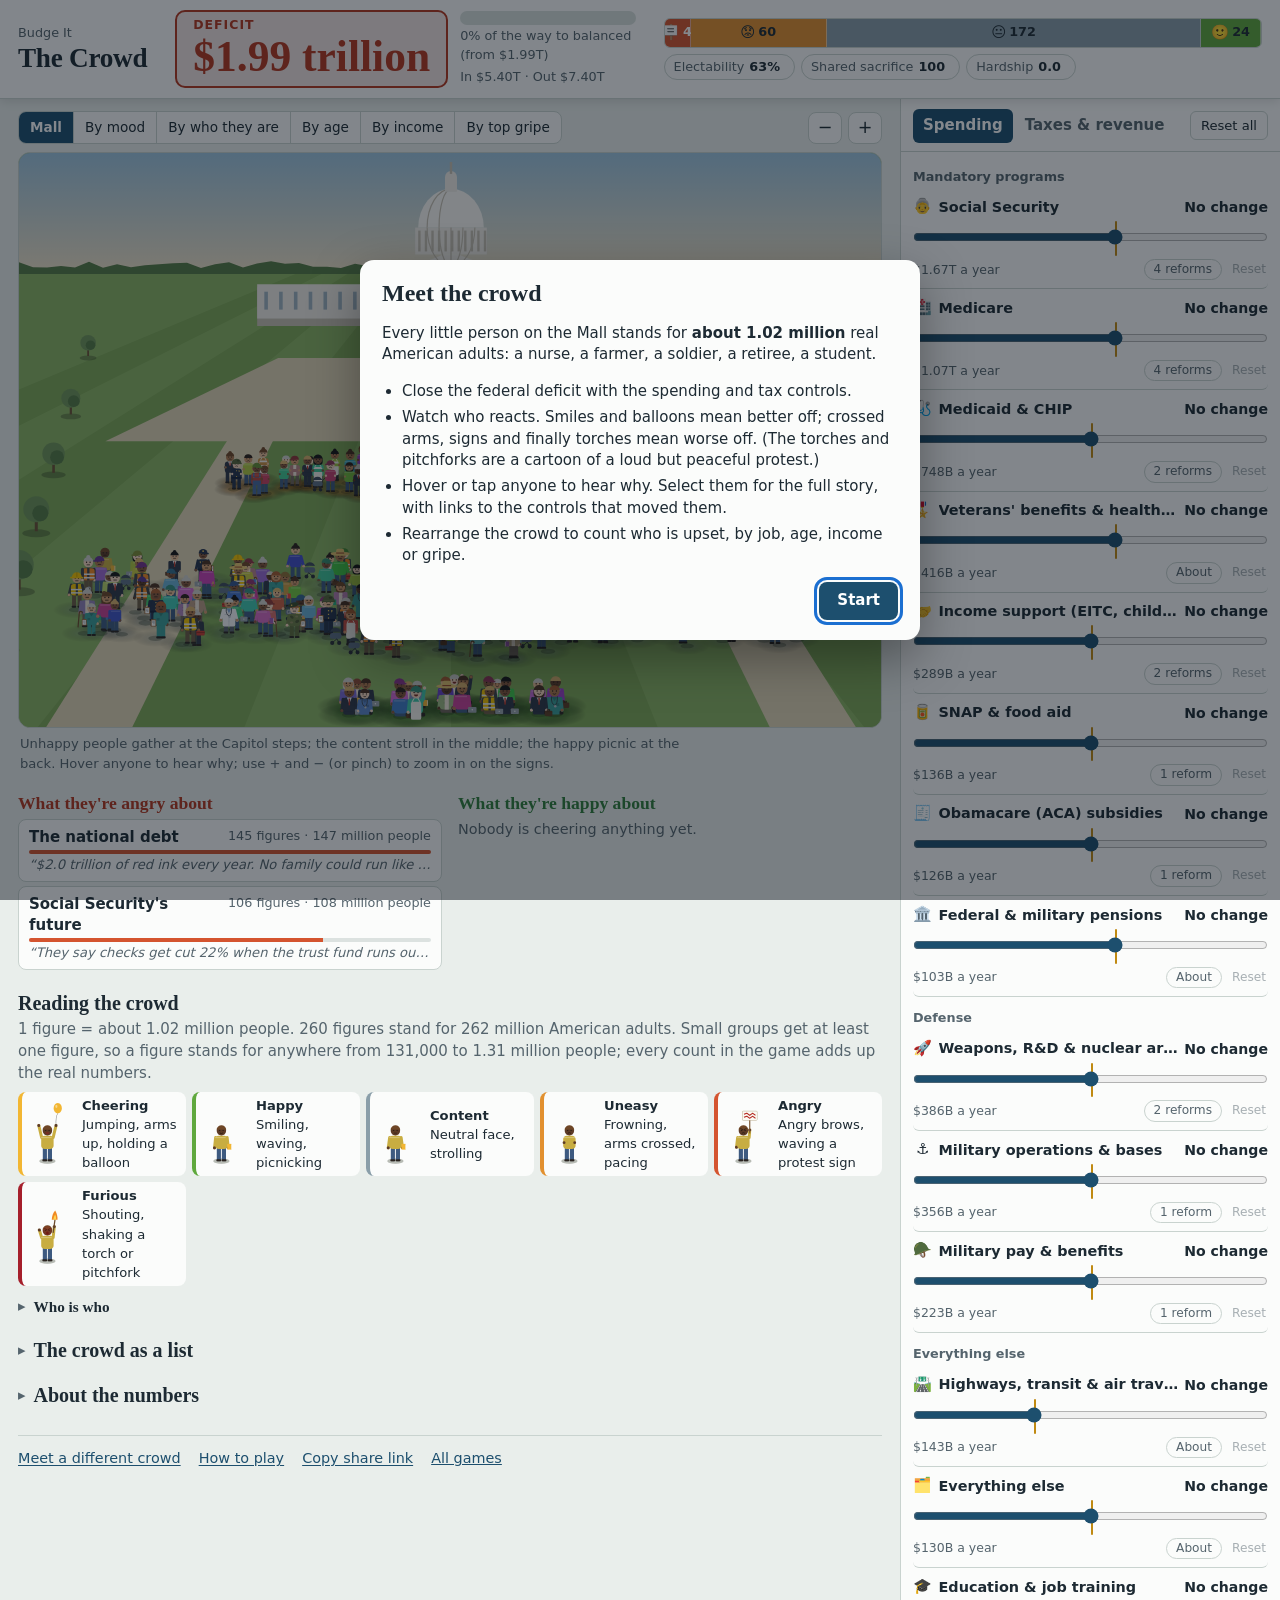
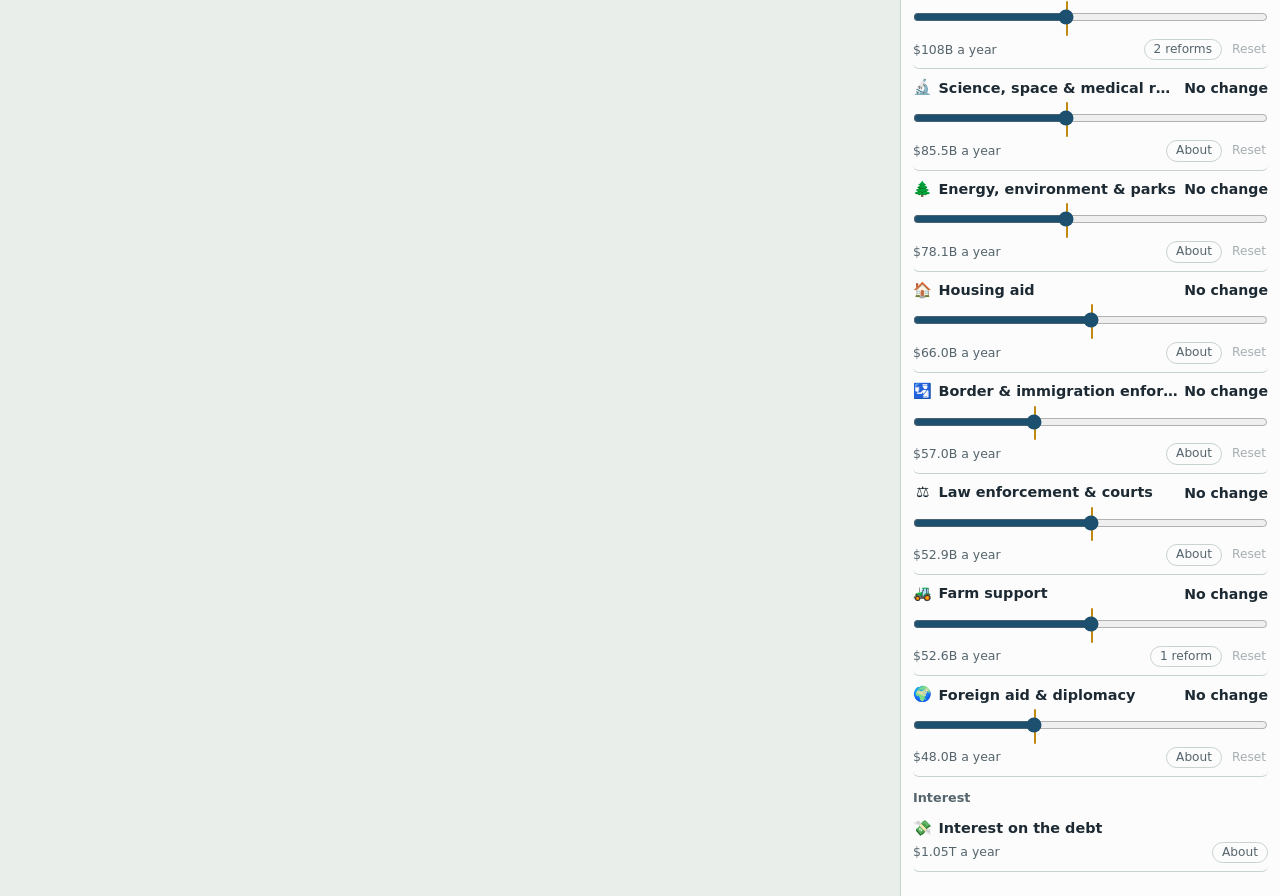
==== commit 7e39dcac: "Add app icons and a web manifest for tabs, bookmarks and home screens Co-Authored-By: Claude Fable 5" ====
--- a/games/crowd/index.html
+++ b/games/crowd/index.html
@@ -6,7 +6,12 @@
   <title>The Crowd - Budge It</title>
   <meta name="description" content="Balance the US federal budget and watch a crowd of Americans react on the National Mall.">
   <meta name="color-scheme" content="light dark">
-  <link rel="icon" href="data:image/svg+xml,%3Csvg xmlns='http://www.w3.org/2000/svg' viewBox='0 0 32 32'%3E%3Ccircle cx='16' cy='16' r='15' fill='%231d3b52'/%3E%3Ccircle cx='11' cy='13' r='4' fill='%23f2b632'/%3E%3Ccircle cx='21' cy='13' r='4' fill='%23d4542f'/%3E%3Crect x='7' y='18' width='8' height='9' rx='3' fill='%23f2b632'/%3E%3Crect x='17' y='18' width='8' height='9' rx='3' fill='%23d4542f'/%3E%3C/svg%3E">
+  <link rel="icon" href="../../icons/favicon.svg" type="image/svg+xml">
+  <link rel="icon" href="../../icons/favicon-48.png" sizes="48x48" type="image/png">
+  <link rel="apple-touch-icon" href="../../icons/apple-touch-icon.png">
+  <link rel="manifest" href="../../manifest.webmanifest">
+  <meta name="apple-mobile-web-app-title" content="Budge It">
+  <meta name="theme-color" content="#1f5e47">
   <link rel="stylesheet" href="style.css">
 </head>
 <body>
